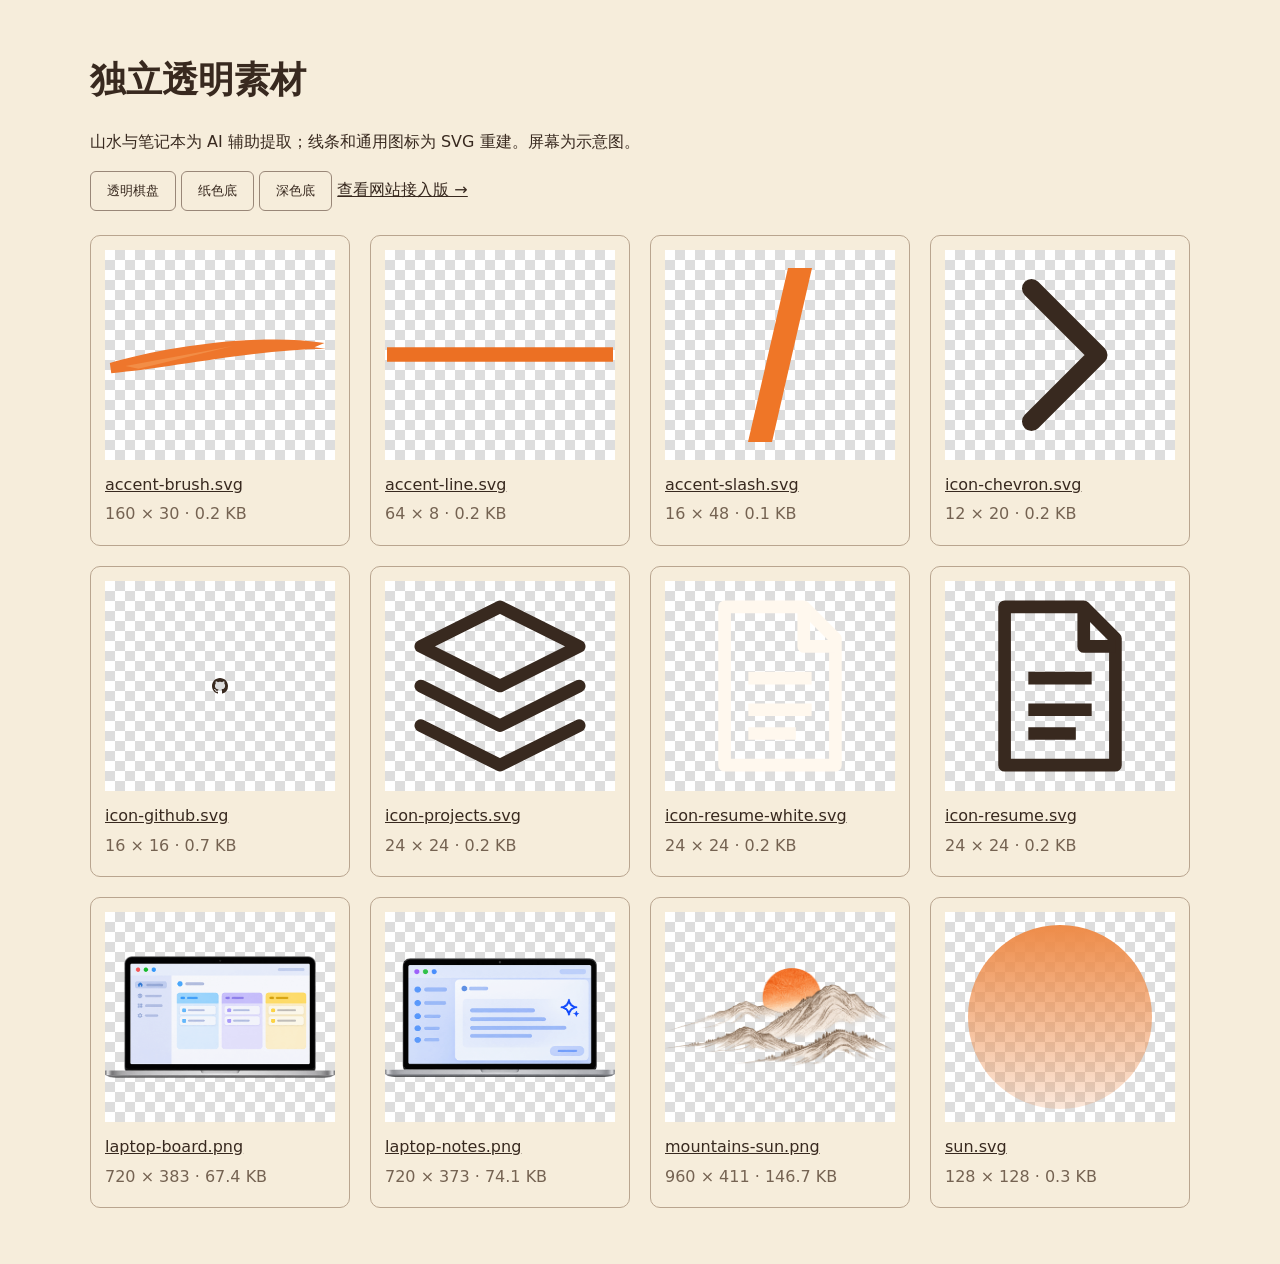
==== assets-preview.html @ a51439b9 "fix: integrate transparent artwork and portfolio action buttons" ====
<!doctype html><html lang="zh-CN"><meta charset="utf-8"><meta name="viewport" content="width=device-width,initial-scale=1"><title>透明素材预览</title><style>body{margin:0;background:#f6eddb;color:#38291f;font:16px/1.6 system-ui;padding:32px}h1{font:700 36px serif}a{color:inherit}header{max-width:1100px;margin:auto}button{cursor:pointer;padding:10px 16px;border:1px solid #998778;border-radius:6px;background:transparent;color:inherit}.grid{display:grid;grid-template-columns:repeat(auto-fit,minmax(260px,1fr));gap:20px;max-width:1100px;margin:24px auto}article{border:1px solid #b9a58f;border-radius:10px;overflow:hidden;padding:14px}article p{margin:4px 0;color:#756352}.art{height:210px;display:flex;align-items:center;justify-content:center;margin-bottom:12px;background-color:#fff;background-image:linear-gradient(45deg,#ddd 25%,transparent 25%),linear-gradient(-45deg,#ddd 25%,transparent 25%),linear-gradient(45deg,transparent 75%,#ddd 75%),linear-gradient(-45deg,transparent 75%,#ddd 75%);background-size:20px 20px;background-position:0 0,0 10px,10px -10px,-10px 0}.art img{max-width:100%;max-height:190px;object-fit:contain}body.dark .art{background:#252a33}body.paper .art{background:#f6eddb}</style><header><h1>独立透明素材</h1><p>山水与笔记本为 AI 辅助提取；线条和通用图标为 SVG 重建。屏幕为示意图。</p><button onclick="document.body.className=''">透明棋盘</button> <button onclick="document.body.className='paper'">纸色底</button> <button onclick="document.body.className='dark'">深色底</button> <a href="index.html">查看网站接入版 →</a></header><main class="grid"><article><div class="art"><img src="assets/extracted/accent-brush.svg" alt="accent-brush.svg"></div><a download href="assets/extracted/accent-brush.svg">accent-brush.svg</a><p>160 × 30 · 0.2 KB</p></article><article><div class="art"><img src="assets/extracted/accent-line.svg" alt="accent-line.svg"></div><a download href="assets/extracted/accent-line.svg">accent-line.svg</a><p>64 × 8 · 0.2 KB</p></article><article><div class="art"><img src="assets/extracted/accent-slash.svg" alt="accent-slash.svg"></div><a download href="assets/extracted/accent-slash.svg">accent-slash.svg</a><p>16 × 48 · 0.1 KB</p></article><article><div class="art"><img src="assets/extracted/icon-chevron.svg" alt="icon-chevron.svg"></div><a download href="assets/extracted/icon-chevron.svg">icon-chevron.svg</a><p>12 × 20 · 0.2 KB</p></article><article><div class="art"><img src="assets/extracted/icon-github.svg" alt="icon-github.svg"></div><a download href="assets/extracted/icon-github.svg">icon-github.svg</a><p>16 × 16 · 0.7 KB</p></article><article><div class="art"><img src="assets/extracted/icon-projects.svg" alt="icon-projects.svg"></div><a download href="assets/extracted/icon-projects.svg">icon-projects.svg</a><p>24 × 24 · 0.2 KB</p></article><article><div class="art"><img src="assets/extracted/icon-resume-white.svg" alt="icon-resume-white.svg"></div><a download href="assets/extracted/icon-resume-white.svg">icon-resume-white.svg</a><p>24 × 24 · 0.2 KB</p></article><article><div class="art"><img src="assets/extracted/icon-resume.svg" alt="icon-resume.svg"></div><a download href="assets/extracted/icon-resume.svg">icon-resume.svg</a><p>24 × 24 · 0.2 KB</p></article><article><div class="art"><img src="assets/extracted/laptop-board.png" alt="laptop-board.png"></div><a download href="assets/extracted/laptop-board.png">laptop-board.png</a><p>720 × 383 · 67.4 KB</p></article><article><div class="art"><img src="assets/extracted/laptop-notes.png" alt="laptop-notes.png"></div><a download href="assets/extracted/laptop-notes.png">laptop-notes.png</a><p>720 × 373 · 74.1 KB</p></article><article><div class="art"><img src="assets/extracted/mountains-sun.png" alt="mountains-sun.png"></div><a download href="assets/extracted/mountains-sun.png">mountains-sun.png</a><p>960 × 411 · 146.7 KB</p></article><article><div class="art"><img src="assets/extracted/sun.svg" alt="sun.svg"></div><a download href="assets/extracted/sun.svg">sun.svg</a><p>128 × 128 · 0.3 KB</p></article></main></html>
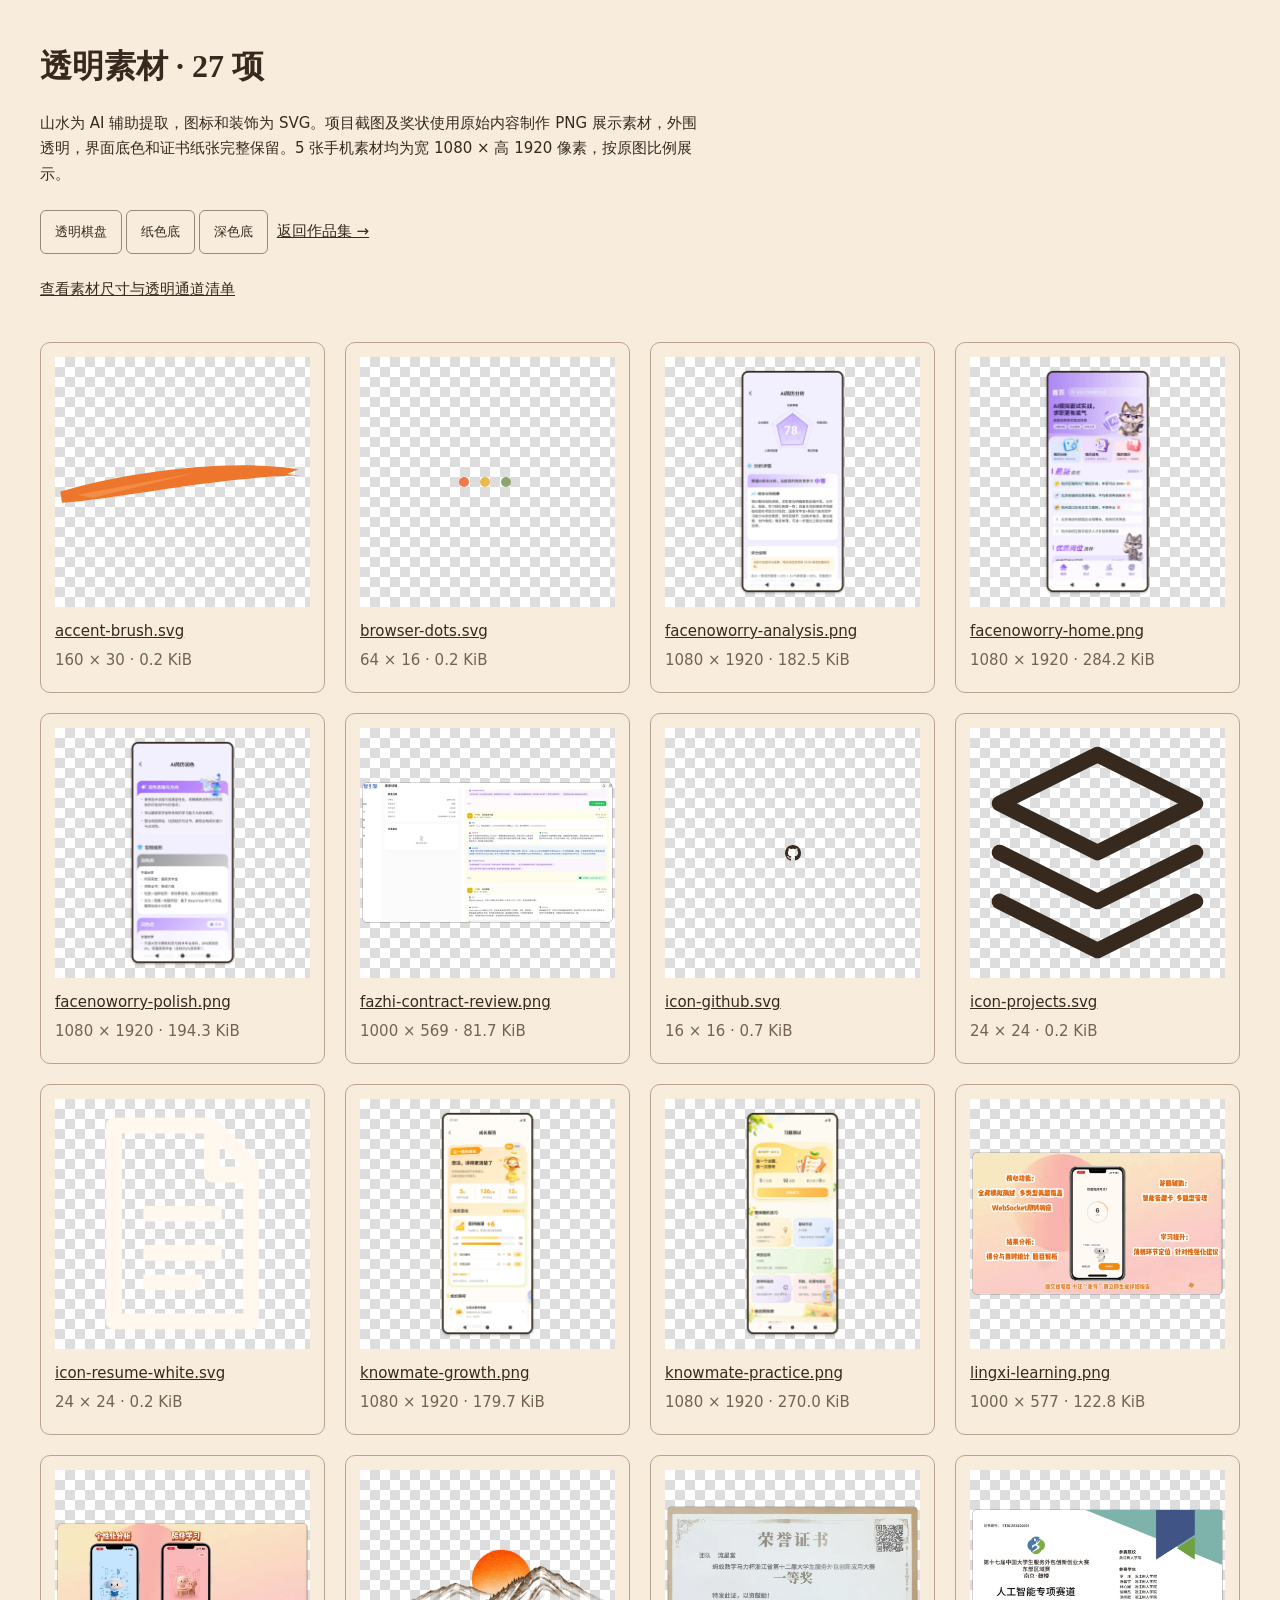
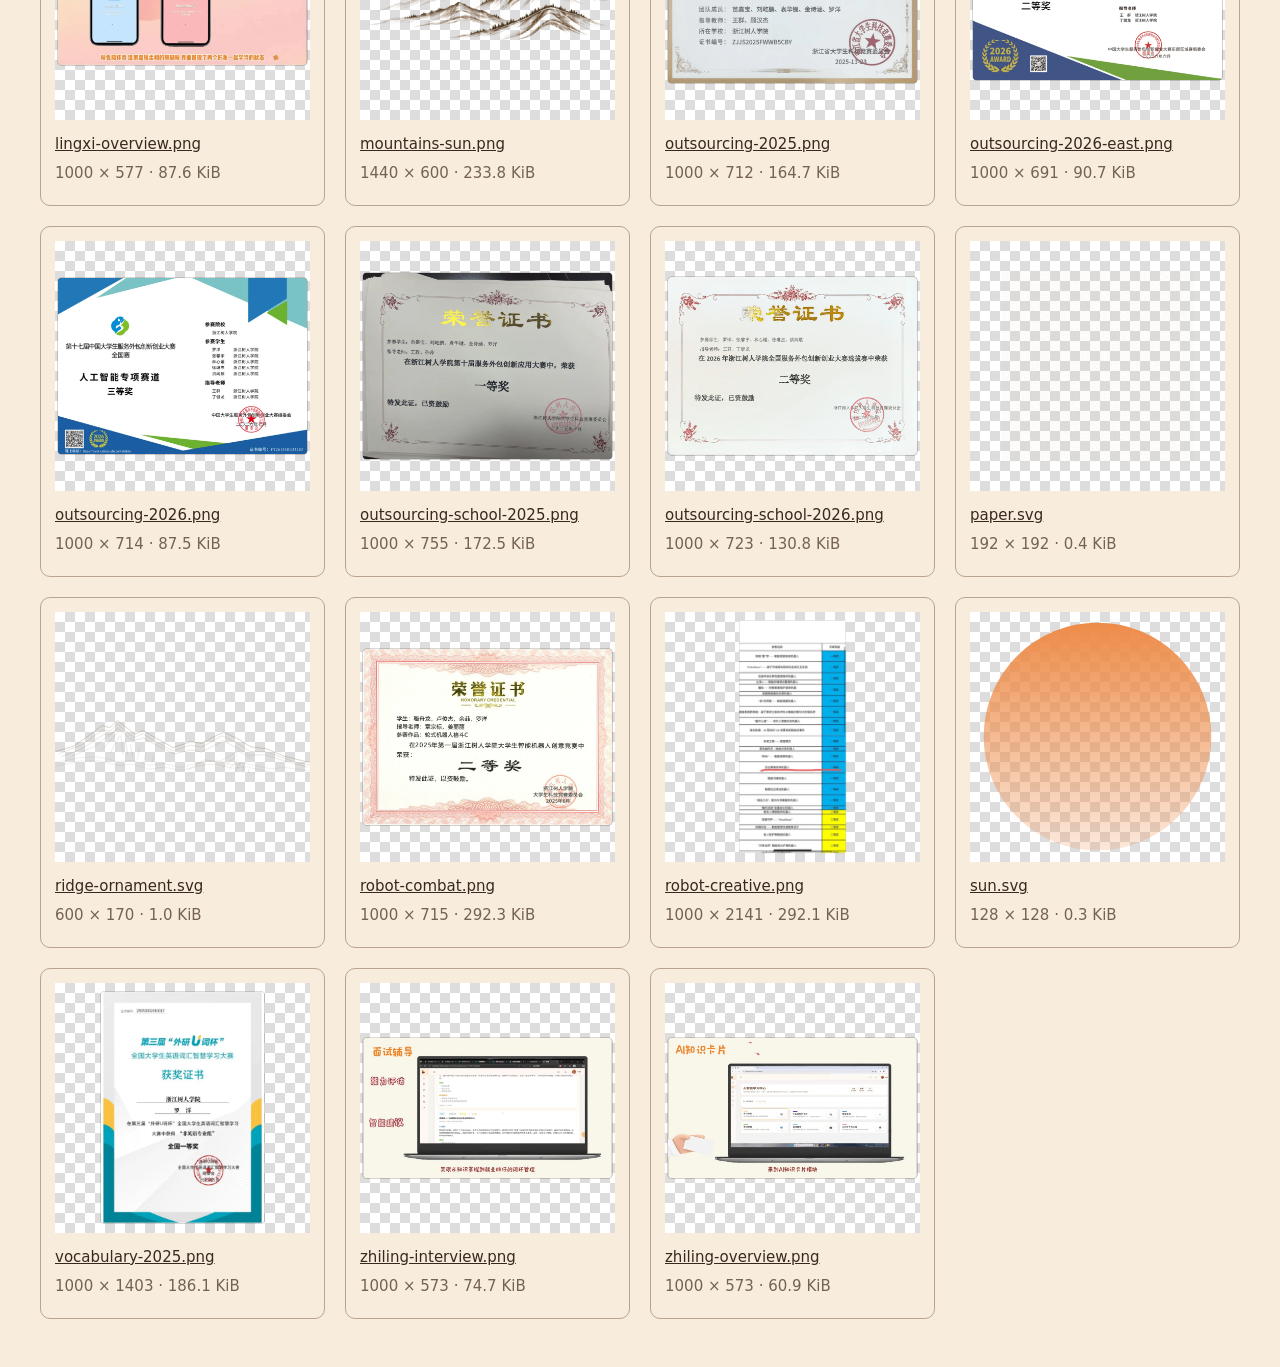
==== commit 2bc9d2de: "fix: restore approved paper portfolio with transparent project assets Implement the selected project" ====
--- a/assets-preview.html
+++ b/assets-preview.html
@@ -1 +1,27 @@
-<!doctype html><html lang="zh-CN"><meta charset="utf-8"><meta name="viewport" content="width=device-width,initial-scale=1"><title>透明素材预览</title><style>body{margin:0;background:#f6eddb;color:#38291f;font:16px/1.6 system-ui;padding:32px}h1{font:700 36px serif}a{color:inherit}header{max-width:1100px;margin:auto}button{cursor:pointer;padding:10px 16px;border:1px solid #998778;border-radius:6px;background:transparent;color:inherit}.grid{display:grid;grid-template-columns:repeat(auto-fit,minmax(260px,1fr));gap:20px;max-width:1100px;margin:24px auto}article{border:1px solid #b9a58f;border-radius:10px;overflow:hidden;padding:14px}article p{margin:4px 0;color:#756352}.art{height:210px;display:flex;align-items:center;justify-content:center;margin-bottom:12px;background-color:#fff;background-image:linear-gradient(45deg,#ddd 25%,transparent 25%),linear-gradient(-45deg,#ddd 25%,transparent 25%),linear-gradient(45deg,transparent 75%,#ddd 75%),linear-gradient(-45deg,transparent 75%,#ddd 75%);background-size:20px 20px;background-position:0 0,0 10px,10px -10px,-10px 0}.art img{max-width:100%;max-height:190px;object-fit:contain}body.dark .art{background:#252a33}body.paper .art{background:#f6eddb}</style><header><h1>独立透明素材</h1><p>山水与笔记本为 AI 辅助提取；线条和通用图标为 SVG 重建。屏幕为示意图。</p><button onclick="document.body.className=''">透明棋盘</button> <button onclick="document.body.className='paper'">纸色底</button> <button onclick="document.body.className='dark'">深色底</button> <a href="index.html">查看网站接入版 →</a></header><main class="grid"><article><div class="art"><img src="assets/extracted/accent-brush.svg" alt="accent-brush.svg"></div><a download href="assets/extracted/accent-brush.svg">accent-brush.svg</a><p>160 × 30 · 0.2 KB</p></article><article><div class="art"><img src="assets/extracted/accent-line.svg" alt="accent-line.svg"></div><a download href="assets/extracted/accent-line.svg">accent-line.svg</a><p>64 × 8 · 0.2 KB</p></article><article><div class="art"><img src="assets/extracted/accent-slash.svg" alt="accent-slash.svg"></div><a download href="assets/extracted/accent-slash.svg">accent-slash.svg</a><p>16 × 48 · 0.1 KB</p></article><article><div class="art"><img src="assets/extracted/icon-chevron.svg" alt="icon-chevron.svg"></div><a download href="assets/extracted/icon-chevron.svg">icon-chevron.svg</a><p>12 × 20 · 0.2 KB</p></article><article><div class="art"><img src="assets/extracted/icon-github.svg" alt="icon-github.svg"></div><a download href="assets/extracted/icon-github.svg">icon-github.svg</a><p>16 × 16 · 0.7 KB</p></article><article><div class="art"><img src="assets/extracted/icon-projects.svg" alt="icon-projects.svg"></div><a download href="assets/extracted/icon-projects.svg">icon-projects.svg</a><p>24 × 24 · 0.2 KB</p></article><article><div class="art"><img src="assets/extracted/icon-resume-white.svg" alt="icon-resume-white.svg"></div><a download href="assets/extracted/icon-resume-white.svg">icon-resume-white.svg</a><p>24 × 24 · 0.2 KB</p></article><article><div class="art"><img src="assets/extracted/icon-resume.svg" alt="icon-resume.svg"></div><a download href="assets/extracted/icon-resume.svg">icon-resume.svg</a><p>24 × 24 · 0.2 KB</p></article><article><div class="art"><img src="assets/extracted/laptop-board.png" alt="laptop-board.png"></div><a download href="assets/extracted/laptop-board.png">laptop-board.png</a><p>720 × 383 · 67.4 KB</p></article><article><div class="art"><img src="assets/extracted/laptop-notes.png" alt="laptop-notes.png"></div><a download href="assets/extracted/laptop-notes.png">laptop-notes.png</a><p>720 × 373 · 74.1 KB</p></article><article><div class="art"><img src="assets/extracted/mountains-sun.png" alt="mountains-sun.png"></div><a download href="assets/extracted/mountains-sun.png">mountains-sun.png</a><p>960 × 411 · 146.7 KB</p></article><article><div class="art"><img src="assets/extracted/sun.svg" alt="sun.svg"></div><a download href="assets/extracted/sun.svg">sun.svg</a><p>128 × 128 · 0.3 KB</p></article></main></html>+<!doctype html><html lang="zh-CN"><head><meta charset="utf-8"><meta name="viewport" content="width=device-width,initial-scale=1"><title>透明素材预览｜罗洋</title><style>body{margin:0;background:#f8eddd;color:#38291f;font:15px/1.7 system-ui;padding:24px}header,.grid{max-width:1200px;margin:auto}h1{font:700 32px serif}p{max-width:70ch}a{color:inherit;overflow-wrap:anywhere}button{min-height:44px;margin:8px 4px 8px 0;padding:8px 14px;border:1px solid #998778;border-radius:6px;background:transparent;color:inherit;cursor:pointer}.grid{display:grid;grid-template-columns:repeat(auto-fit,minmax(240px,1fr));gap:20px;padding-block:24px}article{min-width:0;border:1px solid #b9a58f;border-radius:10px;padding:14px}article p{color:#756352;margin:4px 0}.art{height:250px;display:grid;place-items:center;margin-bottom:12px;background-color:#fff;background-image:linear-gradient(45deg,#ddd 25%,transparent 25%),linear-gradient(-45deg,#ddd 25%,transparent 25%),linear-gradient(45deg,transparent 75%,#ddd 75%),linear-gradient(-45deg,transparent 75%,#ddd 75%);background-size:20px 20px;background-position:0 0,0 10px,10px -10px,-10px 0}.art img{max-width:100%;max-height:235px;object-fit:contain}body.dark .art{background:#252a33}body.paper .art{background:#f8eddd}:focus-visible{outline:2px solid #ad471b;outline-offset:3px}</style></head><body><header><h1>透明素材 · 27 项</h1><p>山水为 AI 辅助提取，图标和装饰为 SVG。项目截图及奖状使用原始内容制作 PNG 展示素材，外围透明，界面底色和证书纸张完整保留。5 张手机素材均为宽 1080 × 高 1920 像素，按原图比例展示。</p><button type="button" data-theme="">透明棋盘</button><button type="button" data-theme="paper">纸色底</button><button type="button" data-theme="dark">深色底</button> <a href="index.html">返回作品集 →</a><p><a href="assets/restored/manifest.json">查看素材尺寸与透明通道清单</a></p></header><main class="grid"><article><div class="art"><img src="assets/restored/accent-brush.svg" alt="accent-brush.svg" loading="lazy"></div><a href="assets/restored/accent-brush.svg" download>accent-brush.svg</a><p>160 × 30 · 0.2 KiB</p></article>
+<article><div class="art"><img src="assets/restored/browser-dots.svg" alt="browser-dots.svg" loading="lazy"></div><a href="assets/restored/browser-dots.svg" download>browser-dots.svg</a><p>64 × 16 · 0.2 KiB</p></article>
+<article><div class="art"><img src="assets/restored/facenoworry-analysis.png" alt="facenoworry-analysis.png" loading="lazy"></div><a href="assets/restored/facenoworry-analysis.png" download>facenoworry-analysis.png</a><p>1080 × 1920 · 182.5 KiB</p></article>
+<article><div class="art"><img src="assets/restored/facenoworry-home.png" alt="facenoworry-home.png" loading="lazy"></div><a href="assets/restored/facenoworry-home.png" download>facenoworry-home.png</a><p>1080 × 1920 · 284.2 KiB</p></article>
+<article><div class="art"><img src="assets/restored/facenoworry-polish.png" alt="facenoworry-polish.png" loading="lazy"></div><a href="assets/restored/facenoworry-polish.png" download>facenoworry-polish.png</a><p>1080 × 1920 · 194.3 KiB</p></article>
+<article><div class="art"><img src="assets/restored/fazhi-contract-review.png" alt="fazhi-contract-review.png" loading="lazy"></div><a href="assets/restored/fazhi-contract-review.png" download>fazhi-contract-review.png</a><p>1000 × 569 · 81.7 KiB</p></article>
+<article><div class="art"><img src="assets/restored/icon-github.svg" alt="icon-github.svg" loading="lazy"></div><a href="assets/restored/icon-github.svg" download>icon-github.svg</a><p>16 × 16 · 0.7 KiB</p></article>
+<article><div class="art"><img src="assets/restored/icon-projects.svg" alt="icon-projects.svg" loading="lazy"></div><a href="assets/restored/icon-projects.svg" download>icon-projects.svg</a><p>24 × 24 · 0.2 KiB</p></article>
+<article><div class="art"><img src="assets/restored/icon-resume-white.svg" alt="icon-resume-white.svg" loading="lazy"></div><a href="assets/restored/icon-resume-white.svg" download>icon-resume-white.svg</a><p>24 × 24 · 0.2 KiB</p></article>
+<article><div class="art"><img src="assets/restored/knowmate-growth.png" alt="knowmate-growth.png" loading="lazy"></div><a href="assets/restored/knowmate-growth.png" download>knowmate-growth.png</a><p>1080 × 1920 · 179.7 KiB</p></article>
+<article><div class="art"><img src="assets/restored/knowmate-practice.png" alt="knowmate-practice.png" loading="lazy"></div><a href="assets/restored/knowmate-practice.png" download>knowmate-practice.png</a><p>1080 × 1920 · 270.0 KiB</p></article>
+<article><div class="art"><img src="assets/restored/lingxi-learning.png" alt="lingxi-learning.png" loading="lazy"></div><a href="assets/restored/lingxi-learning.png" download>lingxi-learning.png</a><p>1000 × 577 · 122.8 KiB</p></article>
+<article><div class="art"><img src="assets/restored/lingxi-overview.png" alt="lingxi-overview.png" loading="lazy"></div><a href="assets/restored/lingxi-overview.png" download>lingxi-overview.png</a><p>1000 × 577 · 87.6 KiB</p></article>
+<article><div class="art"><img src="assets/restored/mountains-sun.png" alt="mountains-sun.png" loading="lazy"></div><a href="assets/restored/mountains-sun.png" download>mountains-sun.png</a><p>1440 × 600 · 233.8 KiB</p></article>
+<article><div class="art"><img src="assets/restored/outsourcing-2025.png" alt="outsourcing-2025.png" loading="lazy"></div><a href="assets/restored/outsourcing-2025.png" download>outsourcing-2025.png</a><p>1000 × 712 · 164.7 KiB</p></article>
+<article><div class="art"><img src="assets/restored/outsourcing-2026-east.png" alt="outsourcing-2026-east.png" loading="lazy"></div><a href="assets/restored/outsourcing-2026-east.png" download>outsourcing-2026-east.png</a><p>1000 × 691 · 90.7 KiB</p></article>
+<article><div class="art"><img src="assets/restored/outsourcing-2026.png" alt="outsourcing-2026.png" loading="lazy"></div><a href="assets/restored/outsourcing-2026.png" download>outsourcing-2026.png</a><p>1000 × 714 · 87.5 KiB</p></article>
+<article><div class="art"><img src="assets/restored/outsourcing-school-2025.png" alt="outsourcing-school-2025.png" loading="lazy"></div><a href="assets/restored/outsourcing-school-2025.png" download>outsourcing-school-2025.png</a><p>1000 × 755 · 172.5 KiB</p></article>
+<article><div class="art"><img src="assets/restored/outsourcing-school-2026.png" alt="outsourcing-school-2026.png" loading="lazy"></div><a href="assets/restored/outsourcing-school-2026.png" download>outsourcing-school-2026.png</a><p>1000 × 723 · 130.8 KiB</p></article>
+<article><div class="art"><img src="assets/restored/paper.svg" alt="paper.svg" loading="lazy"></div><a href="assets/restored/paper.svg" download>paper.svg</a><p>192 × 192 · 0.4 KiB</p></article>
+<article><div class="art"><img src="assets/restored/ridge-ornament.svg" alt="ridge-ornament.svg" loading="lazy"></div><a href="assets/restored/ridge-ornament.svg" download>ridge-ornament.svg</a><p>600 × 170 · 1.0 KiB</p></article>
+<article><div class="art"><img src="assets/restored/robot-combat.png" alt="robot-combat.png" loading="lazy"></div><a href="assets/restored/robot-combat.png" download>robot-combat.png</a><p>1000 × 715 · 292.3 KiB</p></article>
+<article><div class="art"><img src="assets/restored/robot-creative.png" alt="robot-creative.png" loading="lazy"></div><a href="assets/restored/robot-creative.png" download>robot-creative.png</a><p>1000 × 2141 · 292.1 KiB</p></article>
+<article><div class="art"><img src="assets/restored/sun.svg" alt="sun.svg" loading="lazy"></div><a href="assets/restored/sun.svg" download>sun.svg</a><p>128 × 128 · 0.3 KiB</p></article>
+<article><div class="art"><img src="assets/restored/vocabulary-2025.png" alt="vocabulary-2025.png" loading="lazy"></div><a href="assets/restored/vocabulary-2025.png" download>vocabulary-2025.png</a><p>1000 × 1403 · 186.1 KiB</p></article>
+<article><div class="art"><img src="assets/restored/zhiling-interview.png" alt="zhiling-interview.png" loading="lazy"></div><a href="assets/restored/zhiling-interview.png" download>zhiling-interview.png</a><p>1000 × 573 · 74.7 KiB</p></article>
+<article><div class="art"><img src="assets/restored/zhiling-overview.png" alt="zhiling-overview.png" loading="lazy"></div><a href="assets/restored/zhiling-overview.png" download>zhiling-overview.png</a><p>1000 × 573 · 60.9 KiB</p></article></main><script>for(const button of document.querySelectorAll('[data-theme]'))button.addEventListener('click',()=>document.body.className=button.dataset.theme);</script></body></html>
